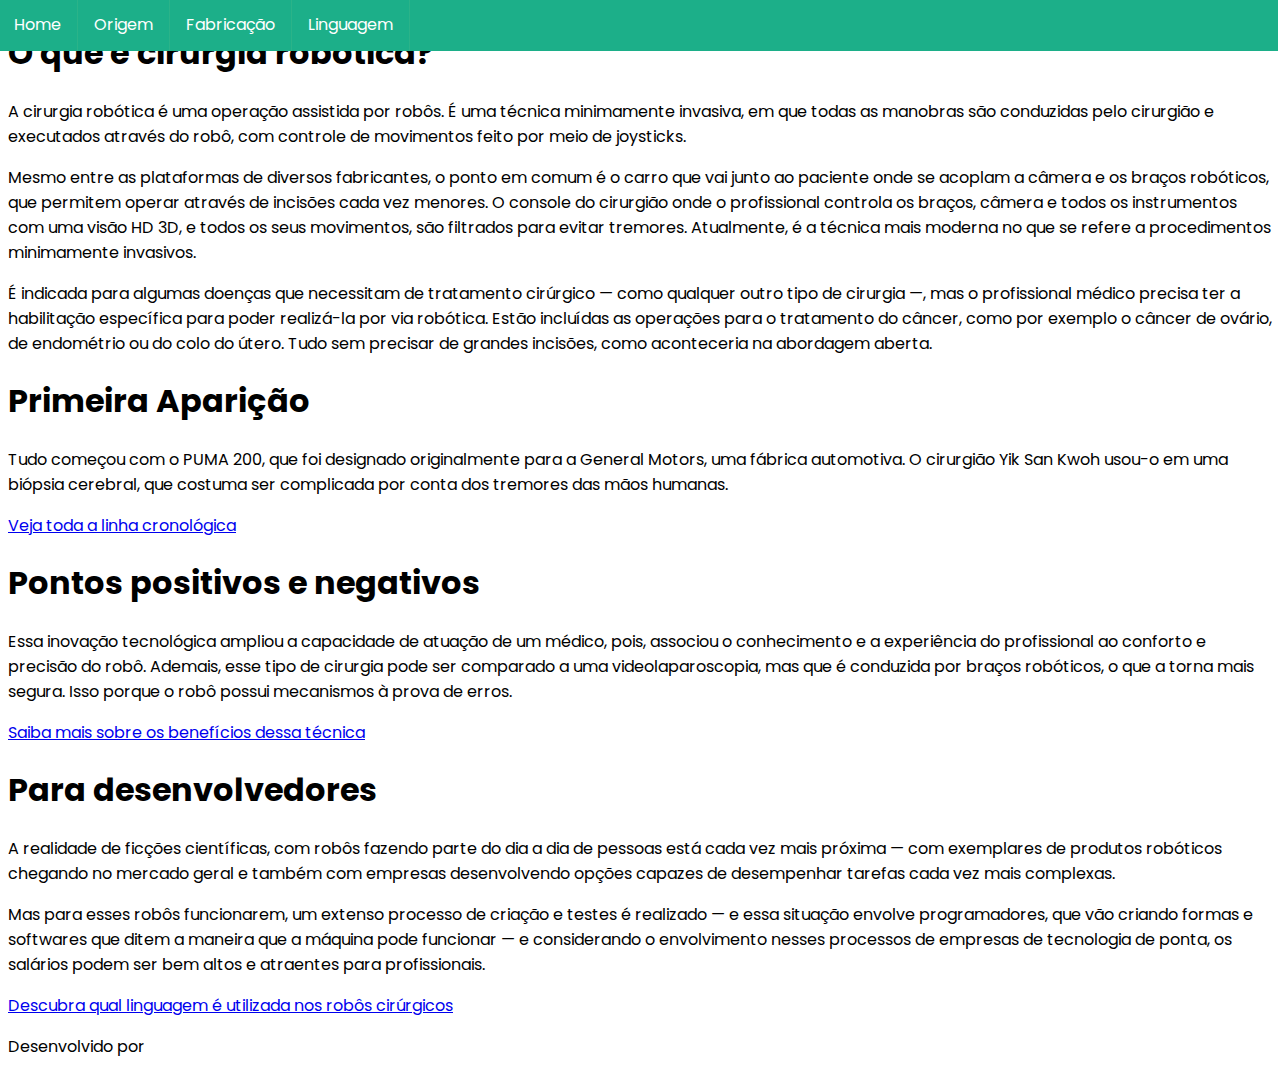
==== index.html @ 98397274 "html e css" ====
<!DOCTYPE html>
<html lang="pt-BR">
<head>
    <meta charset="UTF-8">
    <meta http-equiv="X-UA-Compatible" content="IE=edge">
    <meta name="viewport" content="width=device-width, initial-scale=1.0">
    <title>Cirurgia Robotica</title>
    <link rel="stylesheet" type="text/css" href="style.css">
    <style>
        @import url('https://fonts.googleapis.com/css2?family=Poppins:wght@200;400;600&display=swap');
    </style>
</head>
<body>
<!-------------- NAVEGAÇÃO --------------->
    <header>
        <nav>
            <ul>
                <li><a href="index.html">Home</a></li>
                <li><a href="origem.html">Origem</a></li>
                <li><a href="benefícios.html">Fabricação</a></li>
                <li><a href="linguagem.html">Linguagem</a></li>
              </ul>
        </nav>
    </header>
<!------------------ Conteúdo ---------------->
    <main class="main">
        <section class="main-topic">
            <img id="banner" src="C:\Users\danie\Desktop\projetos\PDA\cirurgia-robotica\imagens\imagem1.png" alt="">
            <h1>O que é cirurgia robótica?</h1>
            <p> A cirurgia robótica é uma operação assistida por robôs. É uma técnica minimamente invasiva, em que todas as manobras são conduzidas pelo cirurgião e executados através do robô, com controle de movimentos feito por meio de joysticks.</p>
            <p>Mesmo entre as plataformas de diversos fabricantes, o ponto em comum é o carro que vai junto ao paciente onde se acoplam a câmera e os braços robóticos, que permitem operar através de incisões cada vez menores. O console do cirurgião onde o profissional controla os braços, câmera e todos os instrumentos com uma visão HD 3D, e todos os seus movimentos, são filtrados para evitar tremores. Atualmente, é a técnica mais moderna no que se refere a procedimentos minimamente invasivos.</p>
            <p>É indicada para algumas doenças que necessitam de tratamento cirúrgico — como qualquer outro tipo de cirurgia —, mas o profissional médico precisa ter a habilitação específica para poder realizá-la por via robótica. Estão incluídas as operações para o tratamento do câncer, como por exemplo o câncer de ovário, de endométrio ou do colo do útero. Tudo sem precisar de grandes incisões, como aconteceria na abordagem aberta.</p>
        </section>
      
        <section class="main-topic">
            <h1>Primeira Aparição</h1>
            <p>Tudo começou com o PUMA 200, que foi designado  originalmente para a General Motors, uma fábrica  automotiva. O cirurgião Yik  San Kwoh usou-o em uma biópsia cerebral, que costuma ser complicada por conta dos tremores das mãos humanas.</p>
            <a href="origem.html">Veja toda a linha cronológica</a>
        </section>

        <section class="main-topic">
            <h1>Pontos positivos e negativos</h1>
            <p>Essa inovação tecnológica ampliou a capacidade de atuação de um médico, pois, associou o conhecimento e a experiência do profissional ao conforto e precisão do robô. Ademais, esse tipo de cirurgia pode ser comparado a uma videolaparoscopia, mas que é conduzida por braços robóticos, o que a torna mais segura. Isso porque o robô possui mecanismos à prova de erros.</p>
            <a href="beneficios.html">Saiba mais sobre os benefícios dessa técnica</a>
        </section>

        <section class="main-topic">
            <h1>Para desenvolvedores</h1>
            <p>A realidade de ficções científicas, com robôs fazendo parte do dia a dia de pessoas está cada vez mais próxima — com exemplares de produtos robóticos chegando no mercado geral e também com empresas desenvolvendo opções capazes de desempenhar tarefas cada vez mais complexas.</p>
            <p>Mas para esses robôs funcionarem, um extenso processo de criação e testes é realizado — e essa situação envolve programadores, que vão criando formas e softwares que ditem a maneira que a máquina pode funcionar — e considerando o envolvimento nesses processos de empresas de tecnologia de ponta, os salários podem ser bem altos e atraentes para profissionais.</p>
            <a href="linguagem.html"> Descubra qual linguagem é utilizada nos robôs cirúrgicos</a>
        </section>

    </main>
    
    <footer class="footer">
        <p>Desenvolvido por </p>
    </footer>
</body>
</html>
---- style.css ----
body {
    background-color: #ffffff;
    font-family: 'Poppins', sans-serif;
}

ul {
    padding: 0;
    list-style-type: none;
    overflow: hidden;
    position: fixed;
    width: 100%;
    margin: -10px;
    background-color: #1caf89;
}

li {
    float: left;
    border-right: 1px solid #2bb389;
}

li a {
    display: block;
    text-align: center;
    text-decoration: none;
    padding: 14px 16px;
    color: #ffff;
}

/******** MAIN HOME *********/

#banner {
    margin-left: auto;
    margin-right: auto;
    width: 70%;
    height: auto;
    display: block;
}

.main-topic {
    margin: ;
}
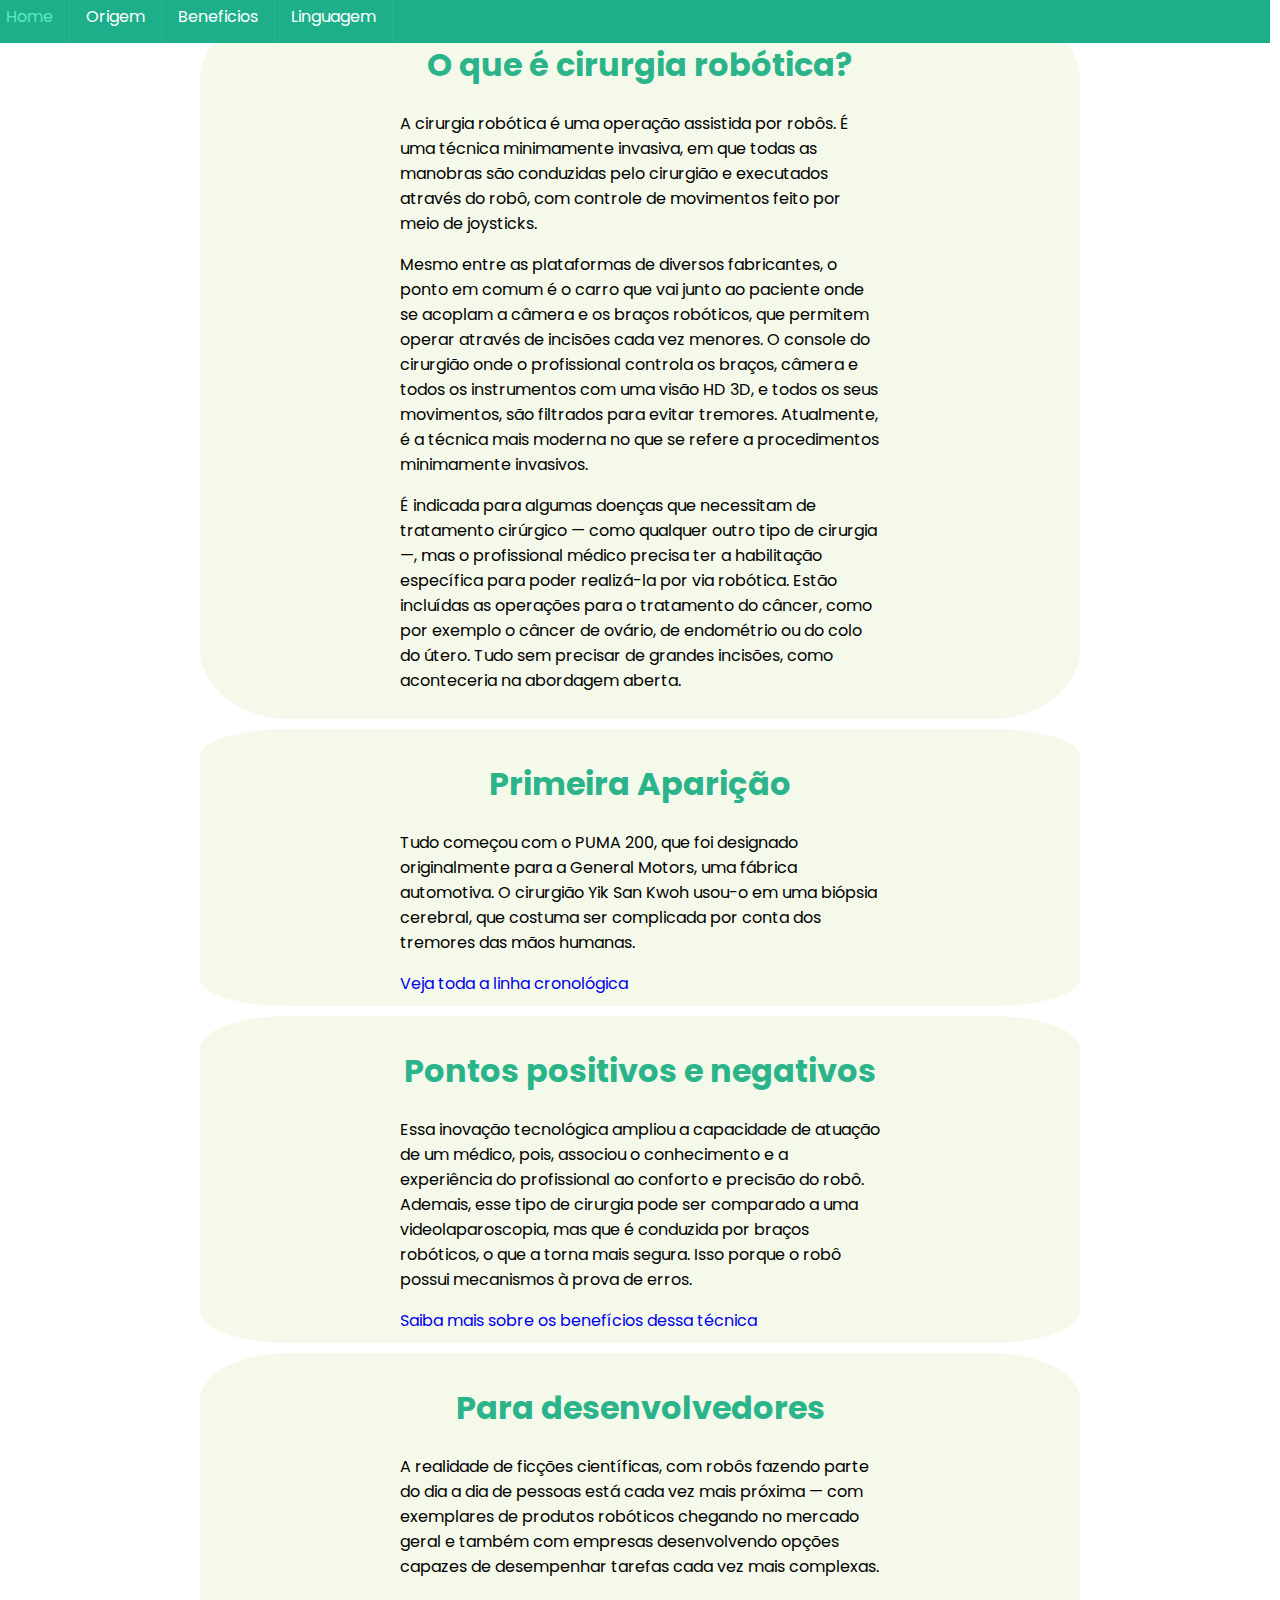
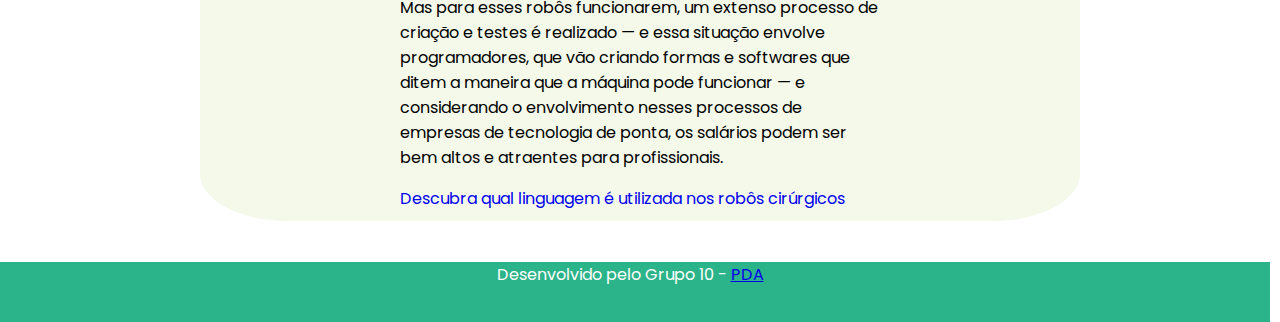
==== commit 7a9d4d82: "ajustes finais" ====
--- a/index.html
+++ b/index.html
@@ -17,15 +17,15 @@
             <ul>
                 <li><a href="index.html">Home</a></li>
                 <li><a href="origem.html">Origem</a></li>
-                <li><a href="benefícios.html">Fabricação</a></li>
+                <li><a href=C:\Users\danie\Desktop\projetos\PDA\cirurgia-robotica\beneficios.html>Beneficios</a></li>
                 <li><a href="linguagem.html">Linguagem</a></li>
               </ul>
         </nav>
     </header>
 <!------------------ Conteúdo ---------------->
     <main class="main">
+        <img id="banner" src="C:\Users\danie\Desktop\projetos\PDA\cirurgia-robotica\imagens\imagem1.png" alt="">
         <section class="main-topic">
-            <img id="banner" src="C:\Users\danie\Desktop\projetos\PDA\cirurgia-robotica\imagens\imagem1.png" alt="">
             <h1>O que é cirurgia robótica?</h1>
             <p> A cirurgia robótica é uma operação assistida por robôs. É uma técnica minimamente invasiva, em que todas as manobras são conduzidas pelo cirurgião e executados através do robô, com controle de movimentos feito por meio de joysticks.</p>
             <p>Mesmo entre as plataformas de diversos fabricantes, o ponto em comum é o carro que vai junto ao paciente onde se acoplam a câmera e os braços robóticos, que permitem operar através de incisões cada vez menores. O console do cirurgião onde o profissional controla os braços, câmera e todos os instrumentos com uma visão HD 3D, e todos os seus movimentos, são filtrados para evitar tremores. Atualmente, é a técnica mais moderna no que se refere a procedimentos minimamente invasivos.</p>
@@ -35,26 +35,25 @@
         <section class="main-topic">
             <h1>Primeira Aparição</h1>
             <p>Tudo começou com o PUMA 200, que foi designado  originalmente para a General Motors, uma fábrica  automotiva. O cirurgião Yik  San Kwoh usou-o em uma biópsia cerebral, que costuma ser complicada por conta dos tremores das mãos humanas.</p>
-            <a href="origem.html">Veja toda a linha cronológica</a>
+            <a class="a-main" href="origem.html">Veja toda a linha cronológica</a>
         </section>
 
         <section class="main-topic">
             <h1>Pontos positivos e negativos</h1>
             <p>Essa inovação tecnológica ampliou a capacidade de atuação de um médico, pois, associou o conhecimento e a experiência do profissional ao conforto e precisão do robô. Ademais, esse tipo de cirurgia pode ser comparado a uma videolaparoscopia, mas que é conduzida por braços robóticos, o que a torna mais segura. Isso porque o robô possui mecanismos à prova de erros.</p>
-            <a href="beneficios.html">Saiba mais sobre os benefícios dessa técnica</a>
+            <a class="a-main" href="beneficios.html">Saiba mais sobre os benefícios dessa técnica</a>
         </section>
 
         <section class="main-topic">
             <h1>Para desenvolvedores</h1>
             <p>A realidade de ficções científicas, com robôs fazendo parte do dia a dia de pessoas está cada vez mais próxima — com exemplares de produtos robóticos chegando no mercado geral e também com empresas desenvolvendo opções capazes de desempenhar tarefas cada vez mais complexas.</p>
             <p>Mas para esses robôs funcionarem, um extenso processo de criação e testes é realizado — e essa situação envolve programadores, que vão criando formas e softwares que ditem a maneira que a máquina pode funcionar — e considerando o envolvimento nesses processos de empresas de tecnologia de ponta, os salários podem ser bem altos e atraentes para profissionais.</p>
-            <a href="linguagem.html"> Descubra qual linguagem é utilizada nos robôs cirúrgicos</a>
+            <a class="a-main" href="linguagem.html"> Descubra qual linguagem é utilizada nos robôs cirúrgicos</a>
         </section>
-
     </main>
-    
+    <br>
     <footer class="footer">
-        <p>Desenvolvido por </p>
+        <p id="p-footer">Desenvolvido pelo Grupo 10 - <a href="https://programadoresdoamanha.org/">PDA</a> </p>
     </footer>
 </body>
 </html>
--- a/style.css
+++ b/style.css
@@ -1,6 +1,8 @@
 body {
     background-color: #ffffff;
     font-family: 'Poppins', sans-serif;
+    margin: 0;
+    padding: 0;
 }
 
 ul {
@@ -26,7 +28,15 @@
     color: #ffff;
 }
 
+a:hover {
+    color: #5de9c4;
+}
+
 /******** MAIN HOME *********/
+
+.a-main {
+    text-decoration: none;
+}
 
 #banner {
     margin-left: auto;
@@ -37,6 +47,112 @@
 }
 
 .main-topic {
-    margin: ;
+    margin: 10px 200px 10px 200px;
+    padding: 10px 200px 10px 200px;
+    background-color: #f4f9ea;
+    border-radius: 10%;
 }
 
+.footer {
+    background-color: #2bb389;
+    width: 100%;
+    height: 60px;
+    margin: -10px;
+    color: #ffffff;
+    text-align: center;
+    align-items: center;
+}
+
+h1 {
+    color: #2bb389;
+    text-align: center;
+}
+
+/*********** PÁGINA: ORIGEM **********/
+
+.timeline {
+    margin: 0 auto;
+    max-width: 750px;
+    padding: 25px;
+    display: grid;
+    grid-template-columns: 1fr 3px 1fr;
+    color: #ffffff
+}
+
+.timeline__date {
+    color:#2bb389
+}
+
+.timeline__component {
+    margin: 0 20px 20px 20px;
+}
+
+.timeline__component--bg {
+    padding: 1.5em;
+    background: rgb(43, 179, 137, 1);
+    box-shadow: 0 0 5px rgba(0, 0, 0, 0.2);
+    border-radius: 10px; 
+}
+
+.timeline__date--right {
+    text-align: right;
+}
+
+.timeline__middle {
+    position: relative;
+    background: #2bb389;
+}
+
+.timeline__point {
+    position: absolute;
+    top: 0 auto;
+    left: 50%;
+    transform: translateX(-50%);
+    width: 15px;
+    height: 15px;
+    background: #2bb389;
+    border-radius: 50%;
+}
+
+.timeline__img {
+    height: auto;
+    width: 280px;
+}
+
+.timeline__title {
+    margin: 0;
+    font-size: 1.15em;
+    font-weight: bold;
+}
+
+.timeline__paragraph {
+    line-height: 1.5;
+}
+
+.timeline__point--bottom {
+    top: initial;
+    bottom: 0;
+  }
+  
+  .timeline__date--right {
+    text-align: right;
+  }
+  
+  .timeline__title {
+    margin: 0;
+    font-size: 1.15em;
+    font-weight: bold;
+  }
+  
+  .timeline__paragraph {
+    line-height: 1.5;
+  }
+  
+  /*************** PÁGINA: LINGUAGEM ************/
+  #img-language {
+    margin-left: auto;
+    margin-right: auto;
+    display: block;
+    height: 600px;
+    width: auto;
+  }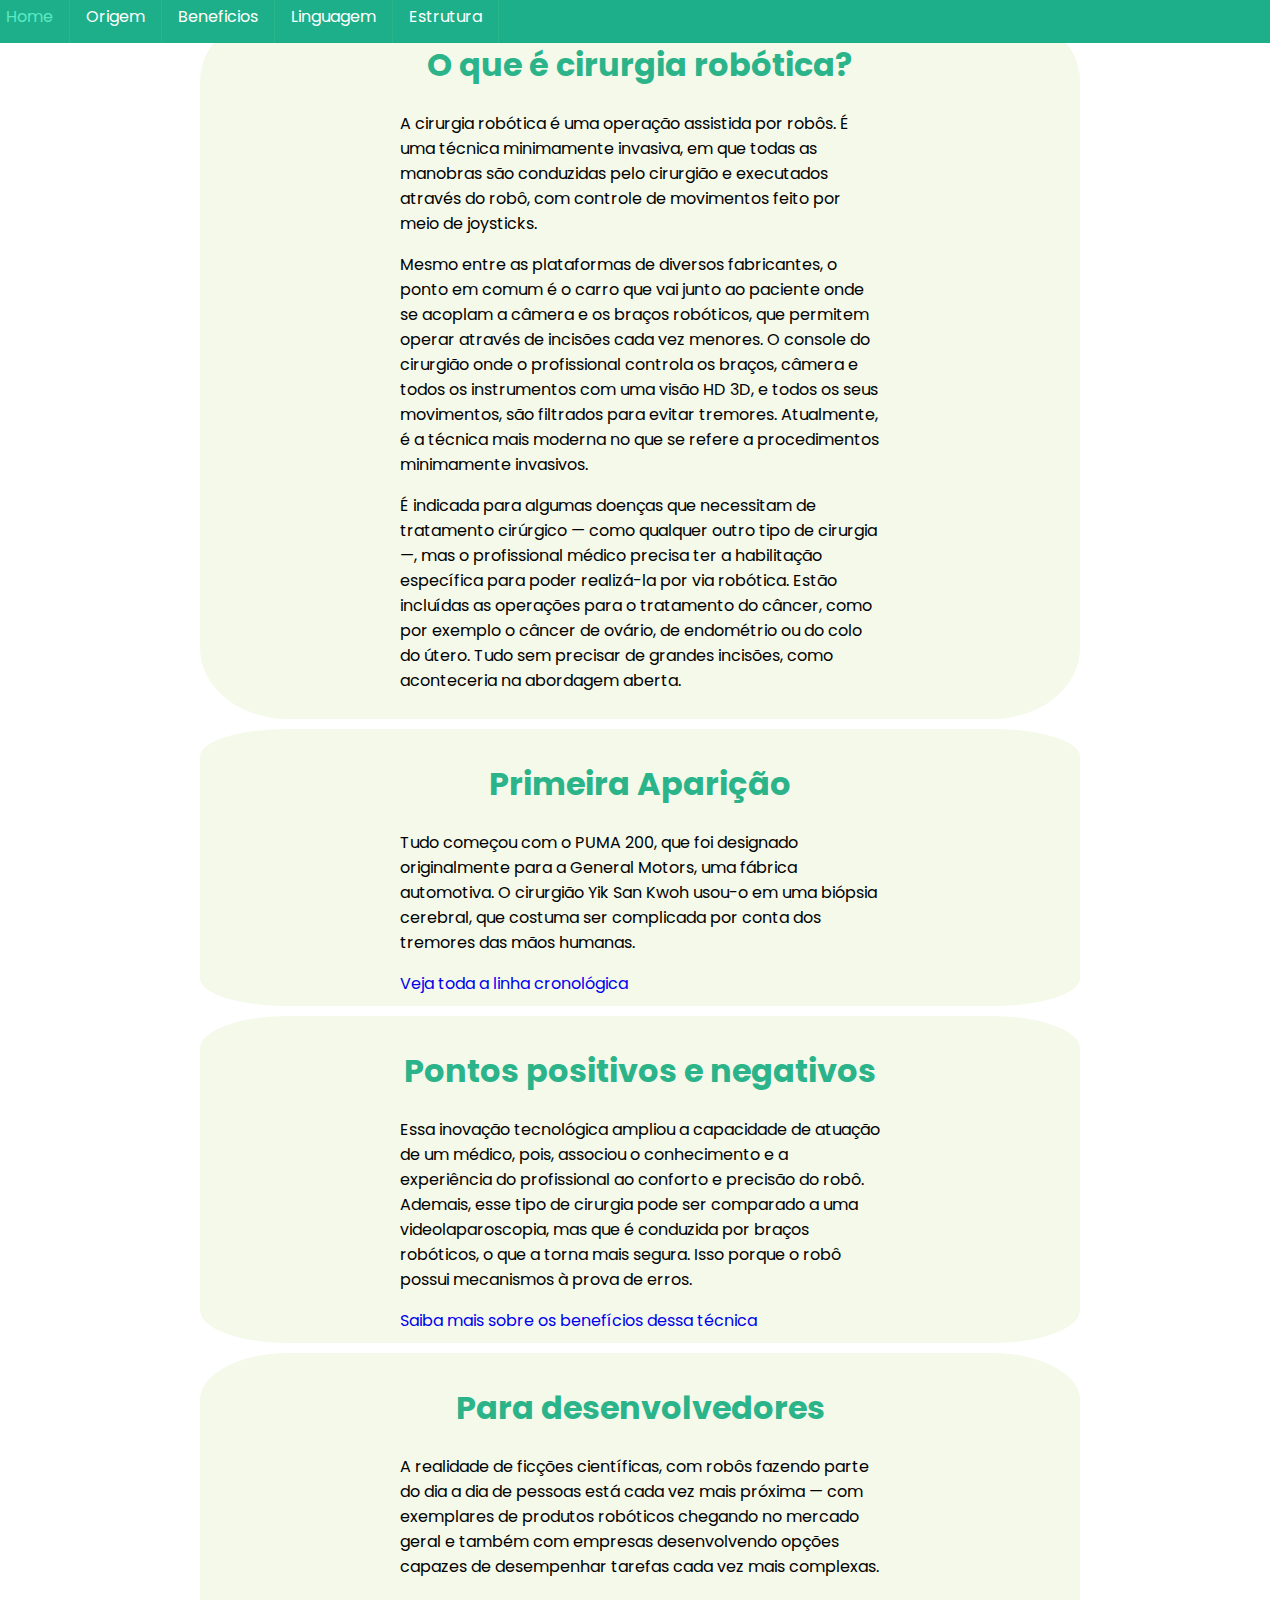
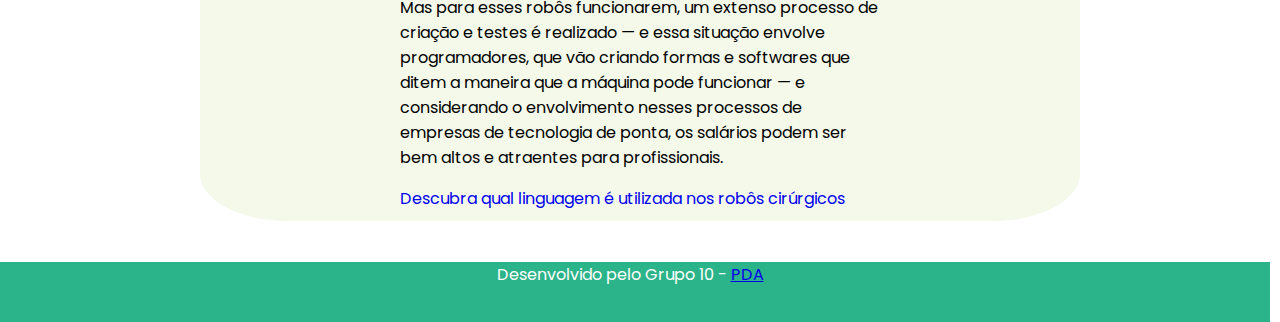
==== commit 9dae9a12: "parte da keylla" ====
--- a/index.html
+++ b/index.html
@@ -4,7 +4,7 @@
     <meta charset="UTF-8">
     <meta http-equiv="X-UA-Compatible" content="IE=edge">
     <meta name="viewport" content="width=device-width, initial-scale=1.0">
-    <title>Cirurgia Robotica</title>
+    <title>Home</title>
     <link rel="stylesheet" type="text/css" href="style.css">
     <style>
         @import url('https://fonts.googleapis.com/css2?family=Poppins:wght@200;400;600&display=swap');
@@ -19,6 +19,7 @@
                 <li><a href="origem.html">Origem</a></li>
                 <li><a href=C:\Users\danie\Desktop\projetos\PDA\cirurgia-robotica\beneficios.html>Beneficios</a></li>
                 <li><a href="linguagem.html">Linguagem</a></li>
+                <li><a href="estrutura.html">Estrutura</a></li>
               </ul>
         </nav>
     </header>
--- a/style.css
+++ b/style.css
@@ -155,4 +155,11 @@
     display: block;
     height: 600px;
     width: auto;
-  }+  }
+
+ /********** PÁGINA: ESTRUTURA  *************/
+
+#img-estrutura {
+    width: 500px;
+    height: auto;
+}